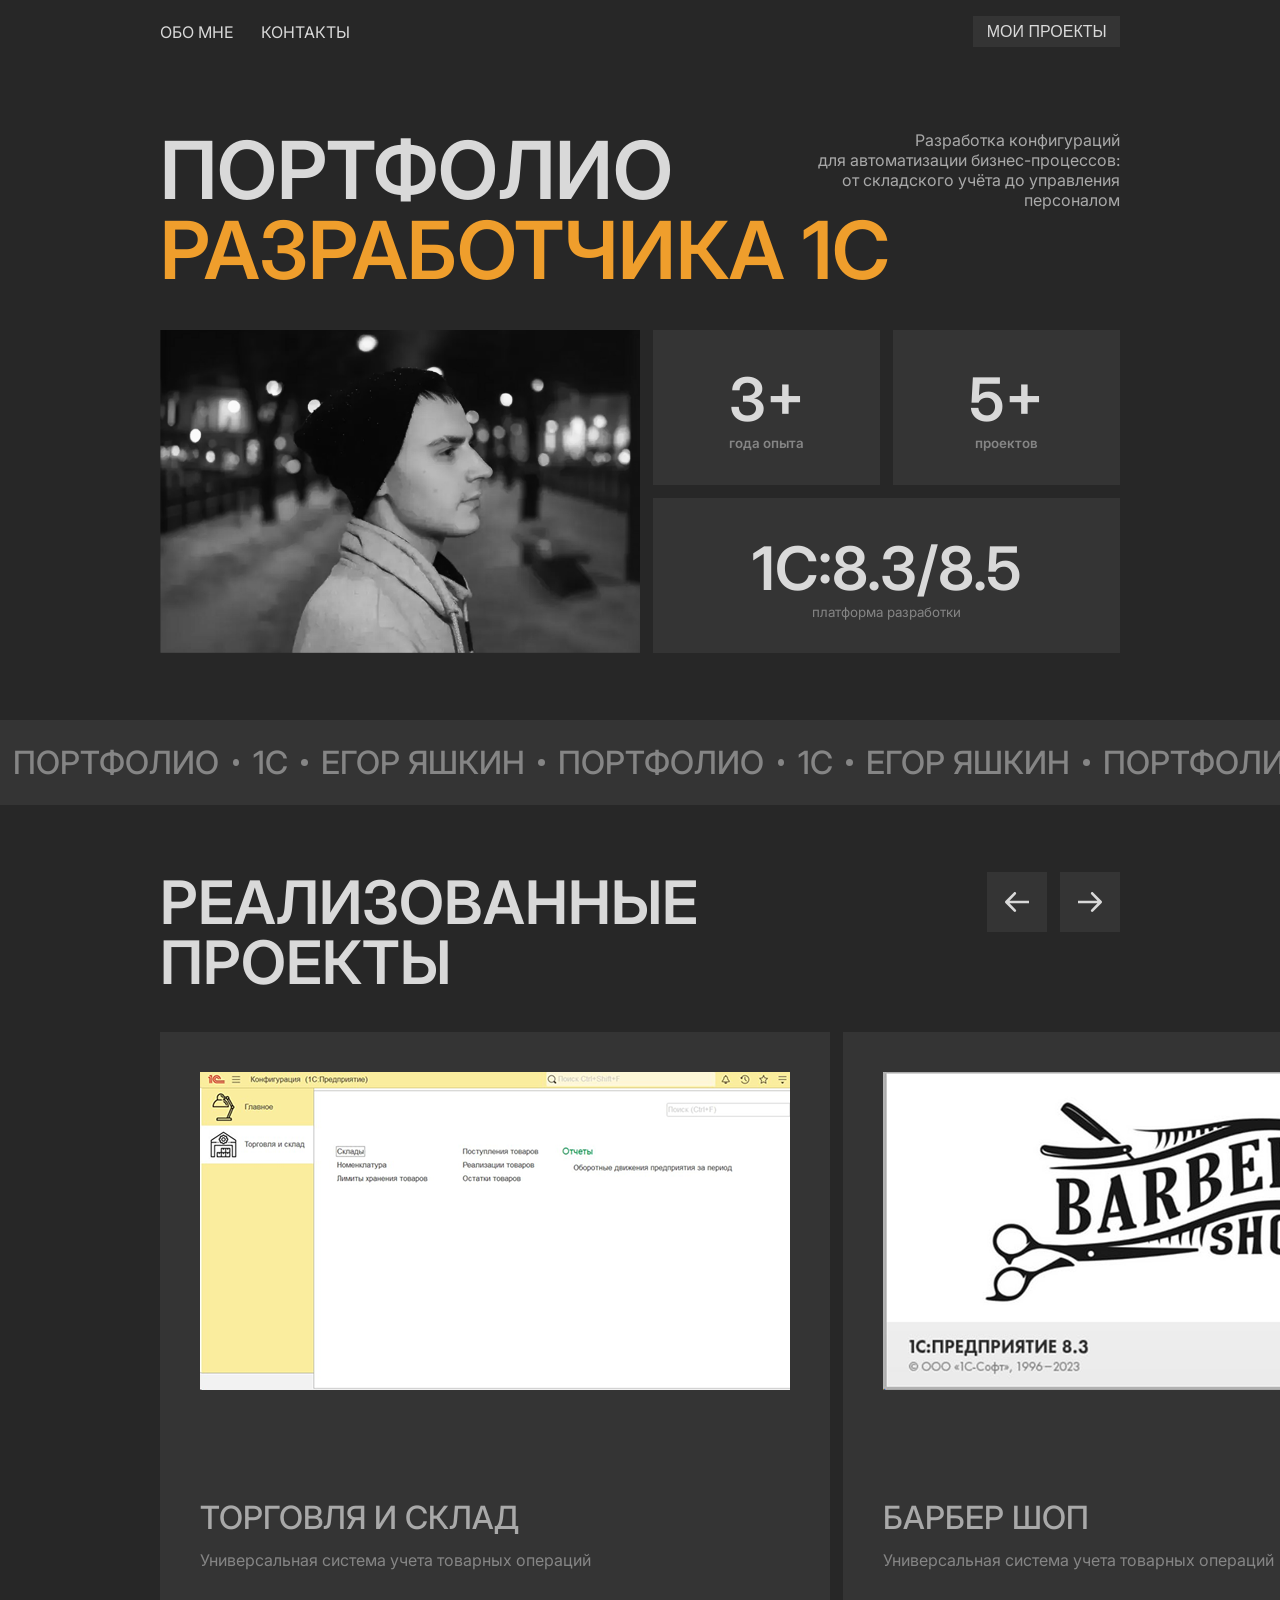
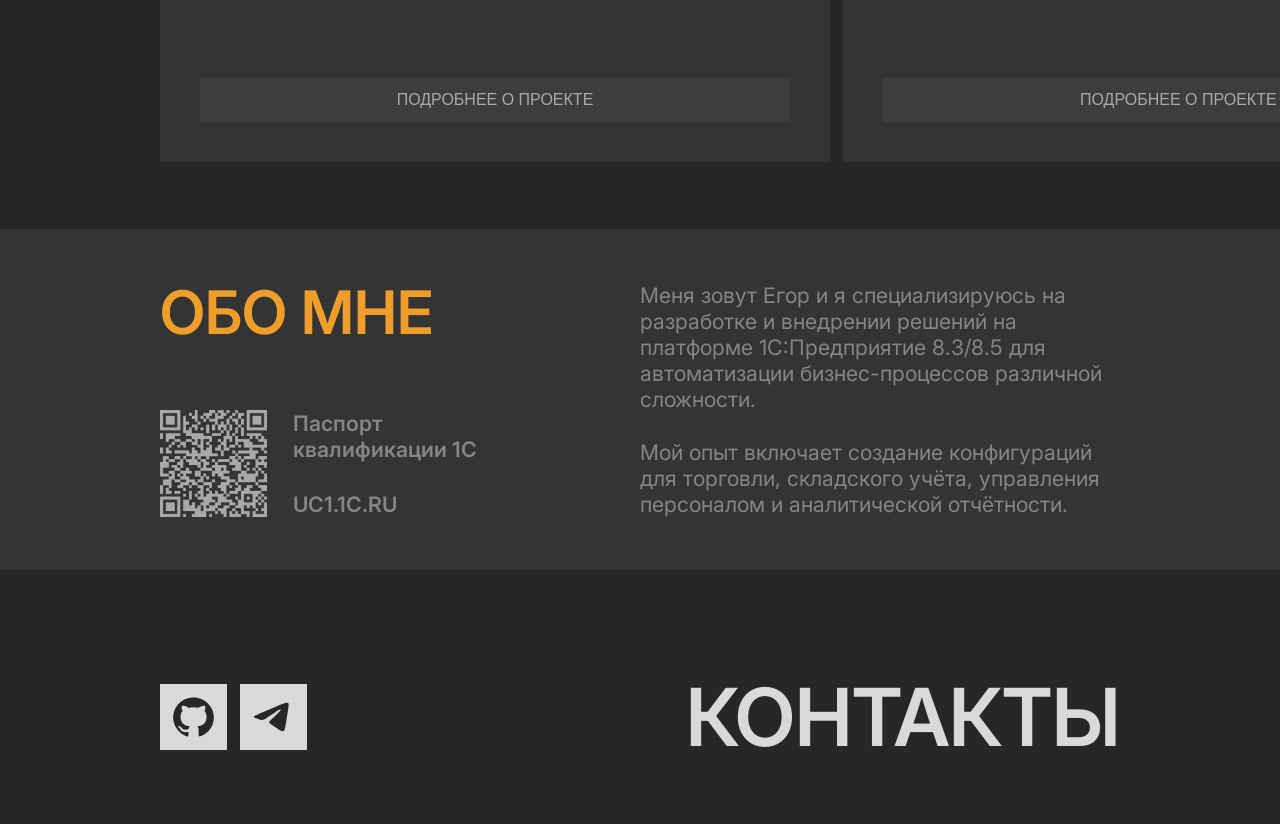
==== index.html @ 13ed1bce "Initial commit" ====
<!DOCTYPE html>
<html lang="en">

<head>
    <meta charset="UTF-8">
    <meta name="viewport" content="width=device-width, initial-scale=1.0">
    <title>ПОРТФОЛИО</title>
    <link rel="stylesheet" href="style.css">
</head>

<body class="body">
    <!-- хедер -->
    <header class="header">
        <div class="nav">
            <nav>
                <ul>
                    <li>
                        <a href="#about_me">ОБО МНЕ</a>
                    </li>
                    <li>
                        <a href="#contacts">КОНТАКТЫ</a>
                    </li>
                </ul>
            </nav>
        </div>
        <div class="btn-container">
            <button class="btn" onclick="window.location.href='./project.html#/page/0'"> МОИ ПРОЕКТЫ </button>
        </div>
    </header>

    <!-- мэйн -->
    <main class="main">
        <div class="hero">
            <div class="hero_text">
                <div class="text_container">
                    <h1 class="h1">ПОРТФОЛИО</h1>
                    <p>Разработка конфигураций для автоматизации бизнес-процессов: от складского учёта до управления
                        персоналом</p>
                </div>
                <h1 class="h1_1">РАЗРАБОТЧИКА 1С</h1>
            </div>
            <div class="grid">
                <img src="/assets/egor.png" alt="Егор">
                <div class="herocards">
                    <div class="herocard_row1">
                        <div class="herocard">
                            <span>3+</span>
                            <p>года опыта</p>
                        </div>
                        <div class="herocard">
                            <span>5+</span>
                            <p>проектов</p>
                        </div>
                    </div>
                    <div class="herocard_long">
                        <span>1С:8.3/8.5</span>
                        <p>платформа разработки</p>
                    </div>
                </div>
            </div>
        </div>
        <div class="running_line">
            <div class="ticker">
                <h3>ПОРТФОЛИО</h3>
                <img src="/assets/circle.svg" alt="circle" class="running-dot">
                <h3>1С</h3>
                <img src="/assets/circle.svg" alt="circle" class="running-dot">
                <h3>ЕГОР ЯШКИН</h3>
                <img src="/assets/circle.svg" alt="circle" class="running-dot">
                <h3>ПОРТФОЛИО</h3>
                <img src="/assets/circle.svg" alt="circle" class="running-dot">
                <h3>1С</h3>
                <img src="/assets/circle.svg" alt="circle" class="running-dot">
                <h3>ЕГОР ЯШКИН</h3>
                <img src="/assets/circle.svg" alt="circle" class="running-dot">
                <h3>ПОРТФОЛИО</h3>
                <img src="/assets/circle.svg" alt="circle" class="running-dot">
                <h3>1С</h3>
                <img src="/assets/circle.svg" alt="circle" class="running-dot">
                <h3>ЕГОР ЯШКИН</h3>
                <img src="/assets/circle.svg" alt="circle" class="running-dot">
                <h3>ПОРТФОЛИО</h3>
                <img src="/assets/circle.svg" alt="circle" class="running-dot">
                <h3>1С</h3>
                <img src="/assets/circle.svg" alt="circle" class="running-dot">
                <h3>ЕГОР ЯШКИН</h3>
                <img src="/assets/circle.svg" alt="circle" class="running-dot">
            </div>
        </div>
        <button class="btn-go-to-top" onclick="window.scrollTo(0, 0)">
            <img src="./assets/Arrow Vertical.svg" alt="arr">
        </button>
        <div class="projects">
            <div class="h2_arrows">
                <h2>РЕАЛИЗОВАННЫЕ ПРОЕКТЫ</h2>
                <div class="arrows_pr">
                    <button class="arrow_pr" id="btn-prev">
                        <img src="/assets/Arrow-1.svg" alt="arrow">
                    </button>
                    <button class="arrow_pr" id="btn-next">
                        <img src="/assets/Arrow.svg" alt="arrow">
                    </button>
                </div>
            </div>
            <div class="cards_projects" id="trigger">
                <div class="cards_track" id="track">
                    <div class="card_projects">
                        <img src="/assets/pr1.png" alt="pr1">
                        <div class="text_project">
                            <span>ТОРГОВЛЯ И СКЛАД</span>
                            <p>Универсальная система учета товарных операций</p>
                        </div>
                        <button class="btn_card" onclick="window.location.href='./project.html#/page/0'">ПОДРОБНЕЕ
                            О
                            ПРОЕКТЕ</button>
                    </div>
                    <div class="card_projects">
                        <img src="/assets/pr2.png" alt="pr2">
                        <div class="text_project">
                            <span>БАРБЕР ШОП</span>
                            <p>Универсальная система учета товарных операций</p>
                        </div>
                        <button class="btn_card" onclick="window.location.href='./project.html#/page/1'">ПОДРОБНЕЕ
                            О
                            ПРОЕКТЕ</button>
                    </div>
                    <div class="card_projects">
                        <img src="/assets/pr3.png" alt="pr3">
                        <div class="text_project">
                            <span>КОНСТРУКТОР БОТОВ</span>
                            <p>Low-code платформа для создания чат-ботов</p>
                        </div>
                        <button class="btn_card" onclick="window.location.href='./project.html#/page/2'">ПОДРОБНЕЕ
                            О
                            ПРОЕКТЕ</button>
                    </div>
                    <div class="card_projects">
                        <img src="/assets/pr4.png" alt="pr4">
                        <div class="text_project">
                            <span>РАСШИРЕНИЕ 1С</span>
                            <p>Низкоуровневое расширение платформы 1С</p>
                        </div>
                        <button class="btn_card" onclick="window.location.href='./project.html#/page/3'">ПОДРОБНЕЕ
                            О
                            ПРОЕКТЕ</button>
                    </div>
                    <div class="card_projects">
                        <img src="/assets/pr5.png" alt="pr5">
                        <div class="text_project">
                            <span>ДОМОХОЗЯЙСТВО (CRM)</span>
                            <p>Система управления взаимоотношениями</p>
                        </div>
                        <button class="btn_card" onclick="window.location.href='./project.html#/page/4'">ПОДРОБНЕЕ
                            О
                            ПРОЕКТЕ</button>
                    </div>
                </div>
            </div>
        </div>
        <div class="about_container" id="about_me">
            <div class="about">
                <div class="left_about">
                    <h2>ОБО МНЕ</h2>
                    <div class="qr_text">
                        <img src="/assets/QR.png" alt="qr">
                        <div class="text_sert">
                            <span>Паспорт квалификации 1С</span>
                            <span>UC1.1C.RU</span>
                        </div>
                    </div>
                </div>
                <div class="text_about">
                    <span>Меня зовут Егор и я специализируюсь на разработке и внедрении решений на платформе
                        1С:Предприятие 8.3/8.5 для автоматизации бизнес-процессов различной сложности.</span>
                    <span>Мой опыт включает создание конфигураций для торговли, складского учёта, управления
                        персоналом
                        и аналитической отчётности.</span>
                </div>
            </div>
        </div>
    </main>

    <!-- футер -->
    <footer class="footer_container" id="contacts">
        <div class="footer">
            <div class="icons_footer">
                <img src="/assets/GIT.svg" alt="git">
                <img src="/assets/TG.svg" alt="tg">
            </div>
            <h1>КОНТАКТЫ</h1>
        </div>
    </footer>
    <script src="scrollBtn.js"></script>
    <script src="slider.js"></script>
</body>

</html>
---- style.css ----
@import url('https://fonts.googleapis.com/css2?family=Inter:ital,opsz,wght@0,14..32,100..900;1,14..32,100..900&display=swap');

* {
    box-sizing: border-box;
    padding: 0;
    margin: 0;
}

html {
    font-family: 'Inter';
    font-size: 1.042vw;
    scroll-behavior: smooth;
}

.body {
    min-height: 100dvh;
    background-color: #272727;
}

h1 {
    width: fit-content;
    font-size: 6rem;
    font-weight: 600;
    line-height: 6rem;
}

h2 {
    width: fit-content;
    font-weight: 600;
    font-size: 4.5rem;
    line-height: 4.5rem;
}

h3 {
    width: fit-content;
    font-size: 2.4rem;
    font-weight: 500;
    line-height: 100%;
}

/* ______________________________________ */



/* HEADER */

.header {
    width: 75%;
    margin: 0 auto;
    display: flex;
    justify-content: space-between;
    height: auto;
    padding: 1.2rem 0rem;
}

.nav {
    display: flex;
    align-items: center;
}

.nav ul {
    display: inline-flex;
    gap: 2rem;
    list-style: none;
}

a {
    text-decoration: none;
    color: #D9D9D9;
    font-size: 1.2rem;
    letter-spacing: -5%;
}

a:hover {
    color: #A9A9A9;
}

a:active {
    color: #858585;
}


.btn {
    color: #D9D9D9;
    font-size: 1.2rem;
    background-color: #343434;
    padding: .5rem 1rem;
    border: none;
    letter-spacing: -5%;
}

.btn:hover {
    cursor: pointer;
    background-color: #3D3D3D;
    color: #A9A9A9;
}

.btn:active {
    background-color: #4A4A4A;
    color: #858585;
}

/* END HEADER */



/* ______________________________________ */



/* HERO BLOCK */

.main {
    margin-top: 5rem;
}

.hero {
    width: 75%;
    margin: 0 auto;
}

.h1 {
    color: #D9D9D9;
}

.text_container {
    display: flex;
    justify-content: space-between;
    flex-direction: row;
    align-items: center;
}

.text_container p {
    width: 35.14%;
    font-size: 1.2rem;
    text-align: end;
    color: #A9A9A9;
    letter-spacing: -5%;
}

.h1_1 {
    font-weight: 600;
    color: #EF9E2C;
    width: fit-content;
    line-height: 6rem;
}

.grid {
    display: flex;
    gap: 1rem;
    margin-top: 3rem;
}

.grid img {
    width: 50%;
}

.herocards {
    display: flex;
    flex: 1;
    flex-direction: column;
    gap: 1rem;
}

.herocard_row1 {
    display: flex;
    gap: 1rem;
    width: 100%;
    height: 50%;
}

.herocard {
    display: flex;
    flex-direction: column;
    justify-content: center;
    align-items: center;
    background-color: #343434;
    font-weight: 600;
    text-align: center;
    width: 50%;
    height: 100%;
}

.herocard span {
    font-size: 4.5rem;
    color: #D9D9D9;
}

.herocard p {
    color: #858585;
}


.herocard_long {
    display: flex;
    flex-direction: column;
    justify-content: center;
    align-items: center;
    background-color: #343434;
    text-align: center;
    height: 50%;
}

.herocard_long span {
    font-size: 4.5rem;
    font-weight: 600;
    color: #D9D9D9;
}

.herocard_long p {
    color: #858585;
}

/* END HERO BLOCK */



/* ______________________________________ */



/* RUNNING LINE */

.running_line {
    width: 100vw;
    overflow: hidden;
    display: flex;
    align-items: center;
    margin-top: 5rem;
    background-color: #343434;
    font-size: 2.4rem;
    font-weight: 500;
    color: #858585;
    padding: 2rem 0rem;
}

.ticker {
    display: flex;
    align-items: center;
    width: max-content;
    animation: scroll 10s linear infinite;
}

.mod {
    animation: scroll2 17s linear infinite;
}

.ticker h3 {
    padding: 0 1rem;
    white-space: nowrap;
}

.running-dot {
    width: .5rem;
    height: .5rem;
}

@keyframes scroll {
    from {
        transform: translateX(0);
    }

    to {
        transform: translateX(-25%);
    }
}

@keyframes scroll2 {
    from {
        transform: translateX(0);
    }

    to {
        transform: translateX(-33.33%);
    }
}

/* END RUNNING LINE */



/* ______________________________________ */


/* PROJECTS */


.projects {
    display: flex;
    flex-direction: column;
    margin-top: 5rem;
    gap: 3rem;
}

.h2_arrows {
    width: 75%;
    margin: 0 auto;
    display: flex;
    justify-content: space-between;
}

.projects h2 {
    font-weight: 600;
    font-size: 4.5rem;
    color: #D9D9D9;
    line-height: 4.5rem;
}

.arrows_pr {
    display: flex;
    gap: 1rem;
}

.arrow_pr {
    height: 4.5rem;
    aspect-ratio: 1;
    display: flex;
    justify-content: center;
    align-items: center;
    background-color: #343434;
    border: none;
}

.arrow_pr img {
    width: 1.8rem;
    height: 1.5rem;
}

.arrow_pr:hover {
    cursor: pointer;
    background-color: #3D3D3D;
}

.arrow_pr:active {
    background-color: #4A4A4A;
}

.cards_projects {
    width: 100%;
    overflow-x: hidden;
}

.cards_track {
    display: flex;
    gap: 1rem;
    transform: translateX(12.5%);
    transition: transform(600ms cubic-bezier(0.4, 0, 0.2, 1));
    will-change: transform;
    user-select: none;
}

.card_projects {
    display: flex;
    flex-direction: column;
    background-color: #343434;
    justify-content: space-between;
    padding: 3rem;
    gap: 2rem;
    flex: 0 0 32%;
}

.card_projects {
    width: 100%;
    object-fit: cover;
}

.btn_card {
    display: flex;
    align-items: center;
    justify-content: center;
    background-color: #3D3D3D;
    padding: 1rem;
    width: 100%;
    border: none;
    font-size: 1.2rem;
    font-weight: 500;
    color: #A9A9A9;
}

.btn_card:hover {
    cursor: pointer;
    background-color: #4A4A4A;
}

.text_project {
    display: flex;
    flex-direction: column;
    align-items: flex-start;
    gap: 1rem;
}

.text_project span {
    font-size: 2.4rem;
    font-weight: 500;
    color: #A9A9A9;
}

.text_project p {
    font-size: 1.2rem;
    font-weight: 400;
    color: #858585;
}

/* END PROJECTS */



/* ______________________________________ */




/* ABOUT ME */

.about_container {
    margin-top: 5rem;
    background-color: #343434;
}

.about {
    width: 75%;
    margin: 0 auto;
    display: flex;
    justify-content: space-between;
    padding: 4rem 0rem;
    align-items: stretch;
}

.left_about {
    flex: 1;
    display: flex;
    flex-direction: column;
    justify-content: space-between;
}

.left_about h2 {
    flex-shrink: 0;
    font-weight: 600;
    font-size: 4.5rem;
    color: #EF9E2C;
    line-height: 4.5rem;
}

.qr_text {

    display: flex;
    gap: 2rem;
}

.qr_text img {
    align-self: stretch;
    height: auto;
    max-width: 22.25%;
    object-fit: contain;
    object-position: left center;
    flex-shrink: 0;
    display: block;
}

.text_sert {
    height: auto;
    display: flex;
    flex-direction: column;
    justify-content: space-between;
    max-width: 40%;
    font-size: 1.6rem;
    font-weight: 600;
    color: #858585;
}

.text_about {
    flex-shrink: 0;
    width: 50%;
    display: flex;
    flex-direction: column;
    gap: 2rem;
    font-size: 1.6rem;
    font-weight: 400;
    color: #858585;
}

/* END ABOUT ME */

/* END additional info block */

/*^^^ Button Go to Top ^^^*/
.btn-go-to-top {
    z-index: 10;
    position: fixed;
    bottom: 11.5%;
    right: 4%;
    border: none;
    background-color: rgba(169, 169, 169, 0.5);
    width: 4.2rem;
    aspect-ratio: 1;
    display: flex;
    justify-content: center;
    align-items: center;
    opacity: 1;
    pointer-events: auto;
    transition: opacity .3s ease;
}

.btn-go-to-top.visible {
    opacity: 0;
    pointer-events: none;
}

.btn-go-to-top:hover {
    cursor: pointer;
}

.btn-go-to-top img {
    color: transparent;
    height: 1.8rem;
    width: 1.5rem;
}

/*^^^END Button Go to Top ^^^*/


/* ______________________________________ */



/* FOOTER */

.footer_container {
    margin-top: 3rem;
    padding: 5rem 0;
}

.footer {
    width: 75%;
    margin: 0 auto;
    display: flex;
    justify-content: space-between;
    align-items: center;
}

.icons_footer {
    display: flex;
    gap: 1rem;
    width: 5rem;
    height: 5rem;
}

.footer h1 {
    font-size: 6rem;
    font-weight: 600;
    color: #D9D9D9;
    width: fit-content;
    line-height: 6rem;
}


@media screen and (max-width: 768px) {
    html {
        font-size: 1.8229vw;
    }

    h1 {
        font-size: 5rem;
        line-height: 5rem;
    }

    .header {
        width: 95%;
    }

    .hero {
        width: 95%;
        display: flex;
        flex-direction: column;
        gap: 1rem;
    }

    .hero_text {
        display: flex;
        flex-direction: column;
    }

    .text_container {
        display: contents;
    }

    .hero_text h1 {
        order: 1;
    }

    .h1_1 {
        order: 2;
    }

    .hero_text p {
        margin-top: 2rem;
        width: 50%;
        text-align: start;
        order: 3;
    }

    .h2_arrows {
        width: 95%;
    }

    .cards_track {
        transform: translateX(2.5%);
    }

    .about {
        width: 95%;
    }

    .footer {
        width: 95%;
    }

    .btn-go-to-top {
        right: 2.5%;
    }
}
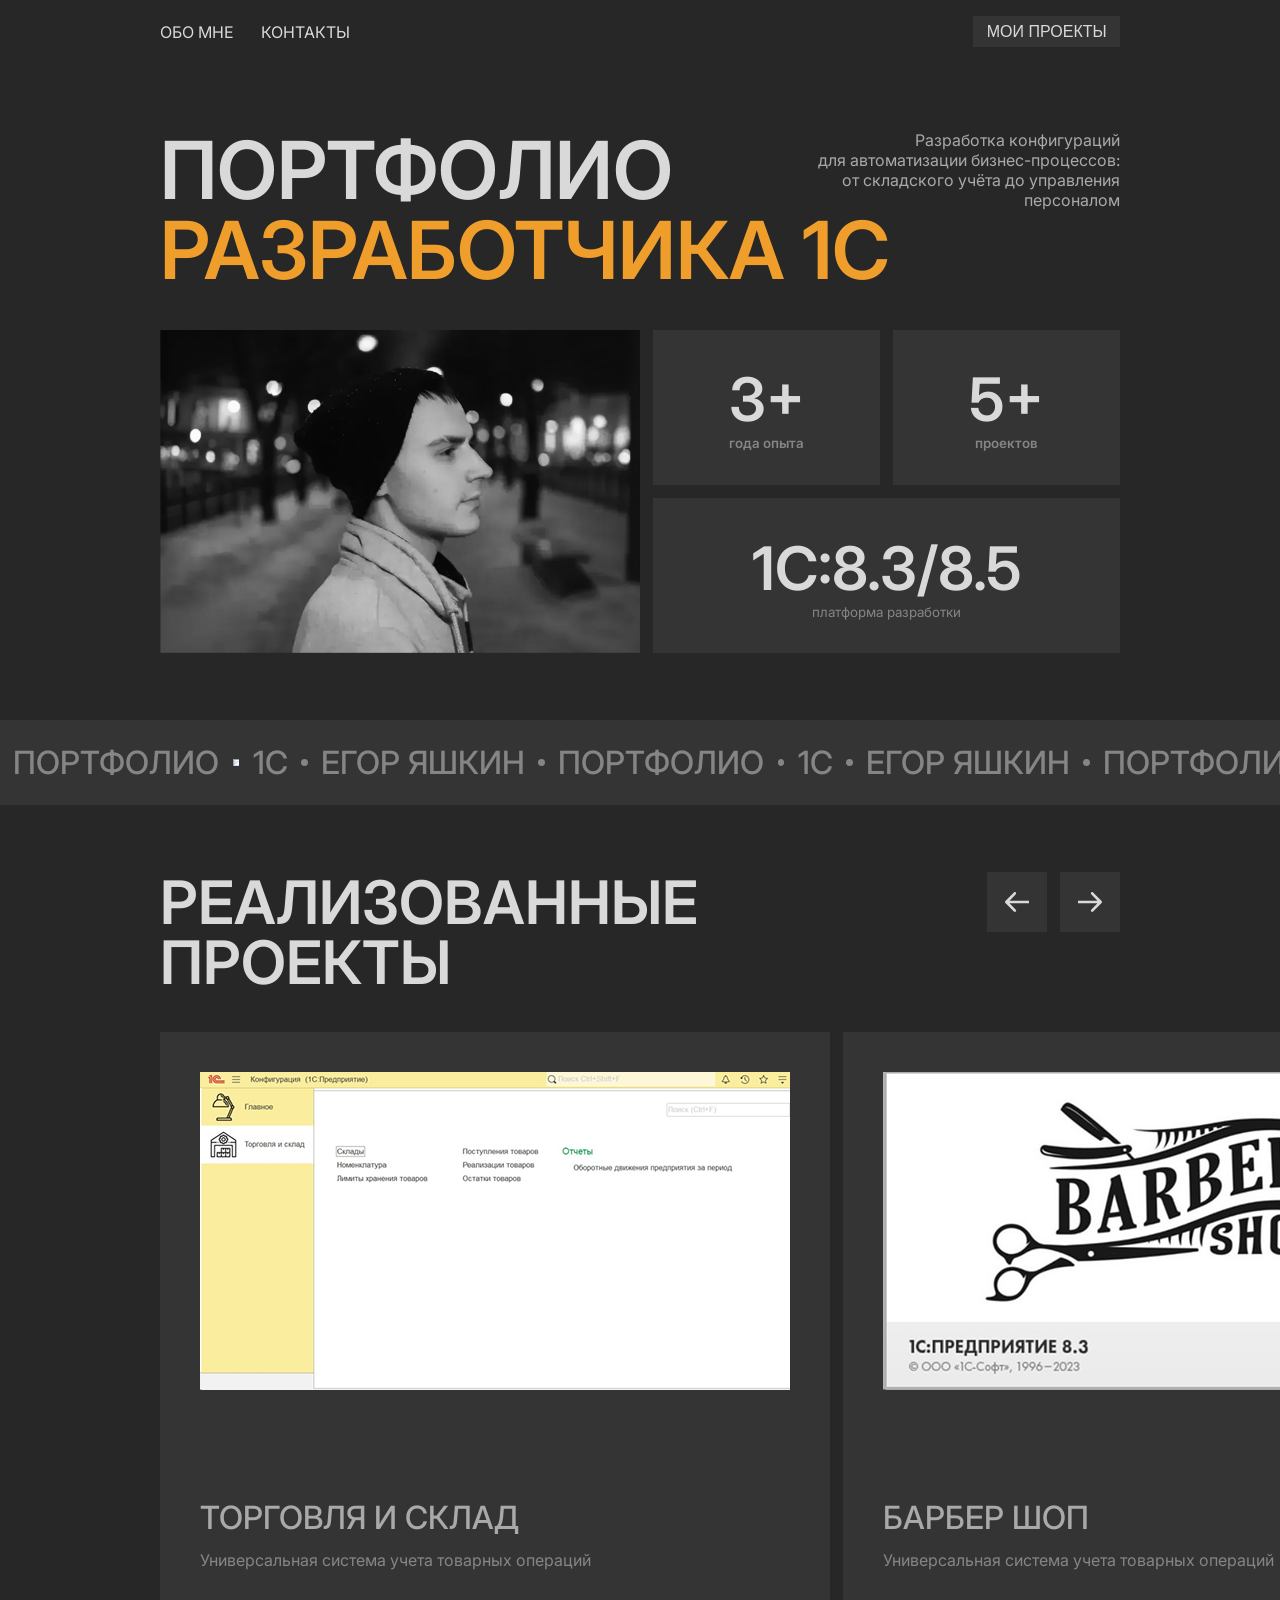
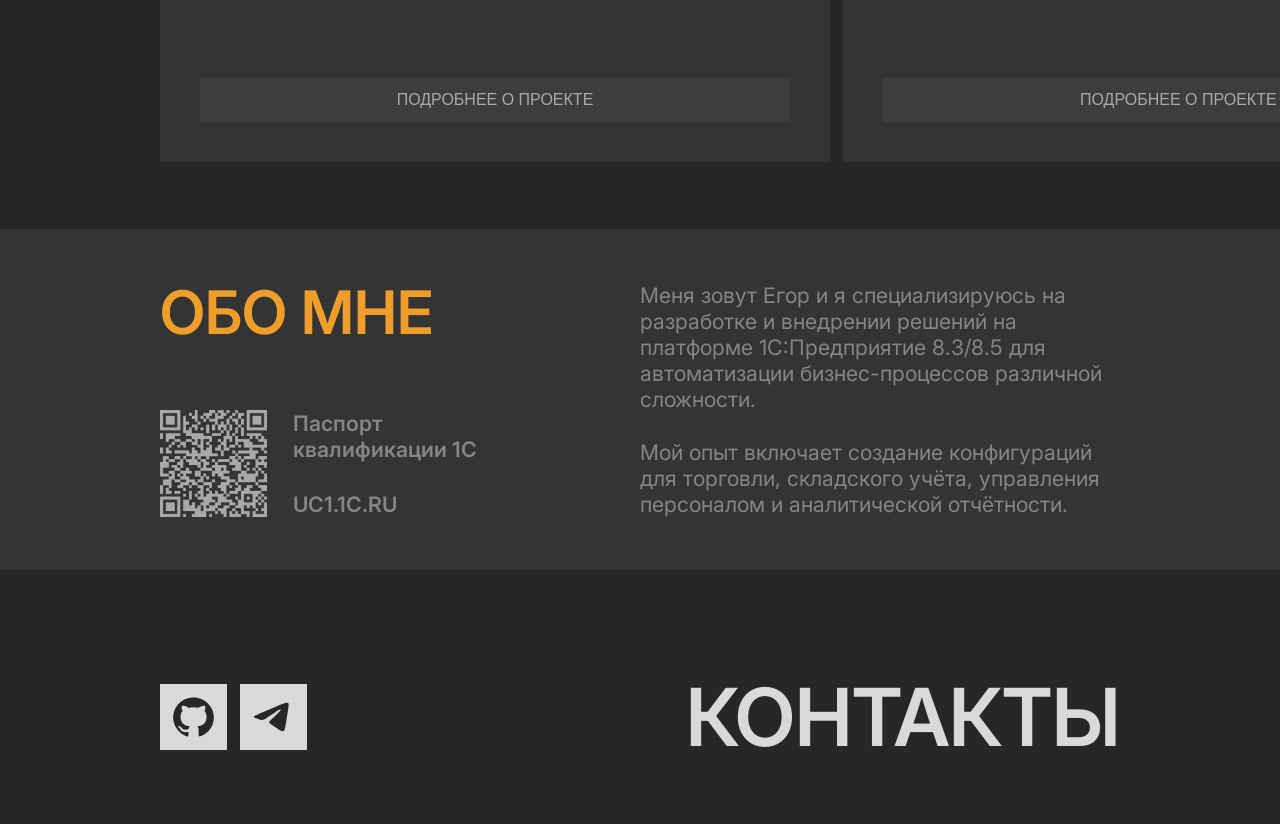
==== commit 0d814e2f: "Update index.html" ====
--- a/index.html
+++ b/index.html
@@ -62,7 +62,7 @@
         <div class="running_line">
             <div class="ticker">
                 <h3>ПОРТФОЛИО</h3>
-                <img src="/assets/circle.svg" alt="circle" class="running-dot">
+                <img src="Portfolio/assets/circle.svg" alt="circle" class="running-dot">
                 <h3>1С</h3>
                 <img src="/assets/circle.svg" alt="circle" class="running-dot">
                 <h3>ЕГОР ЯШКИН</h3>
@@ -194,4 +194,4 @@
     <script src="slider.js"></script>
 </body>
 
-</html>+</html>
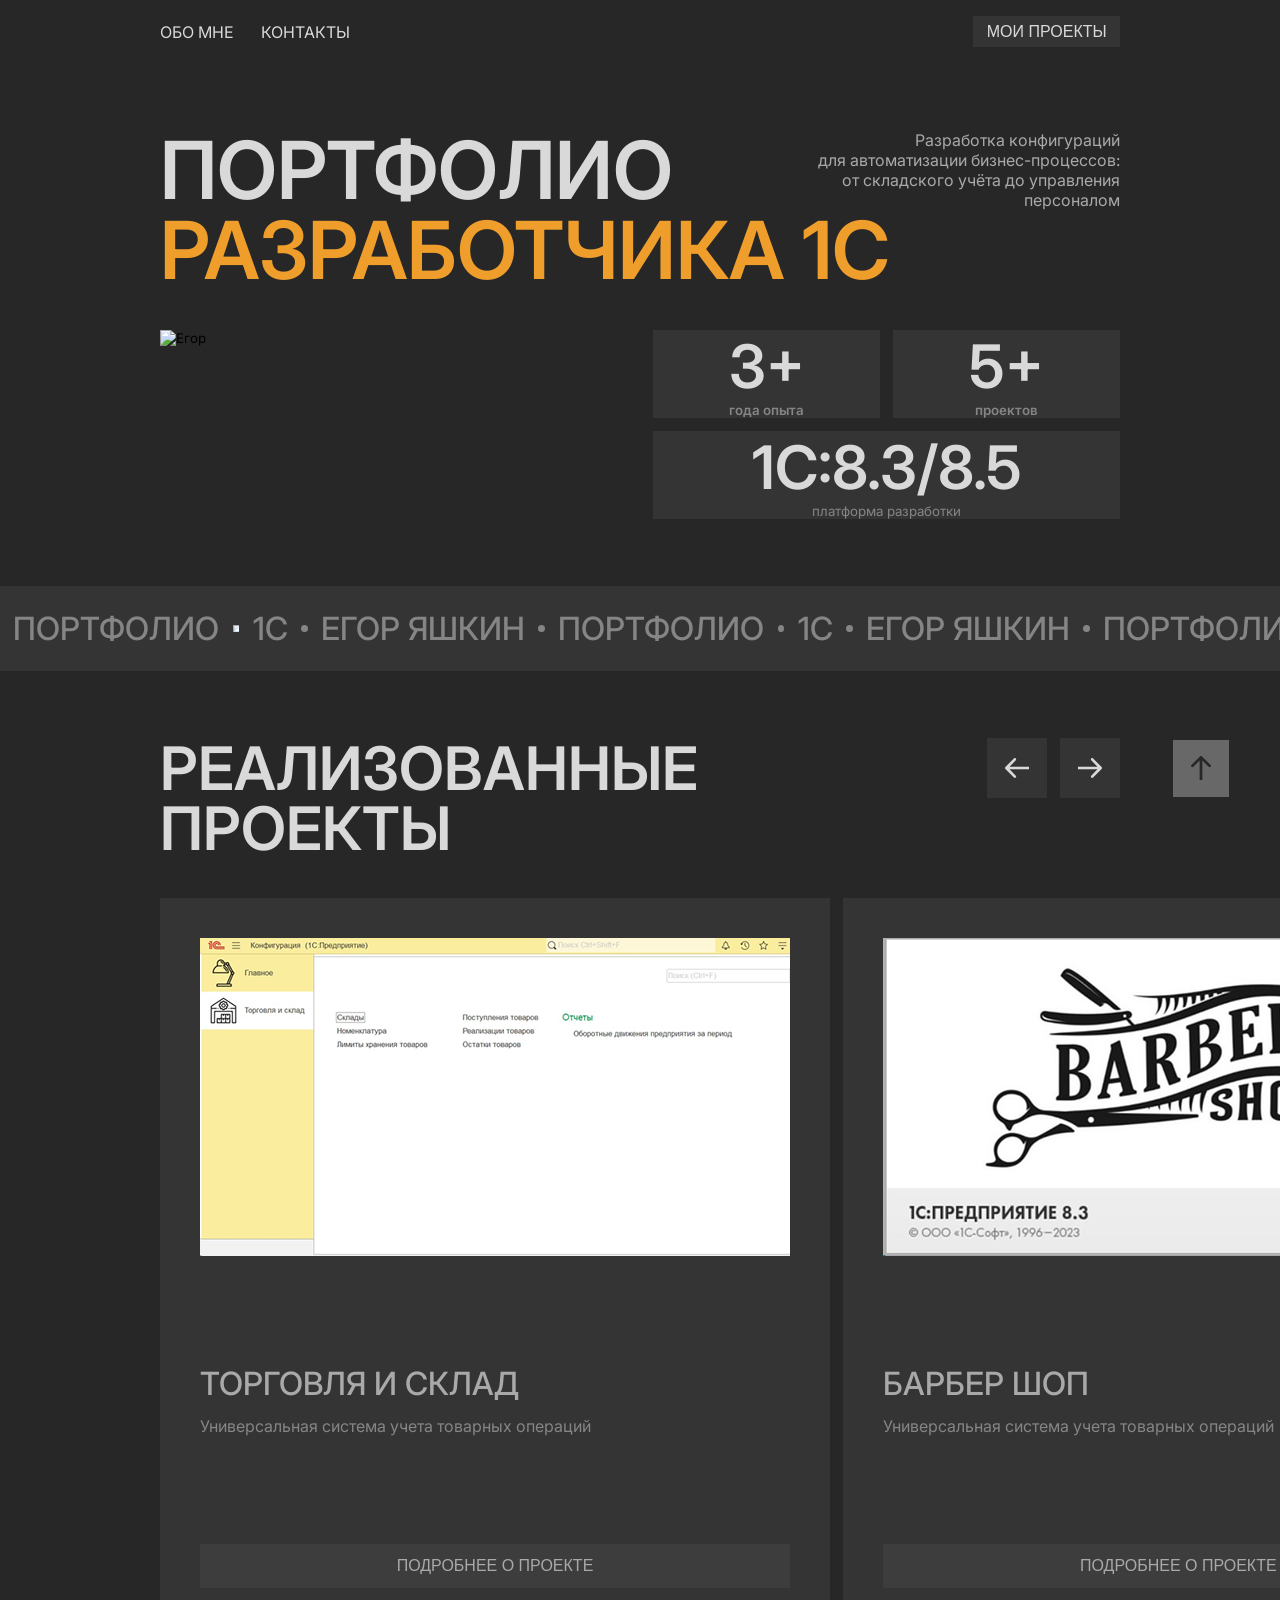
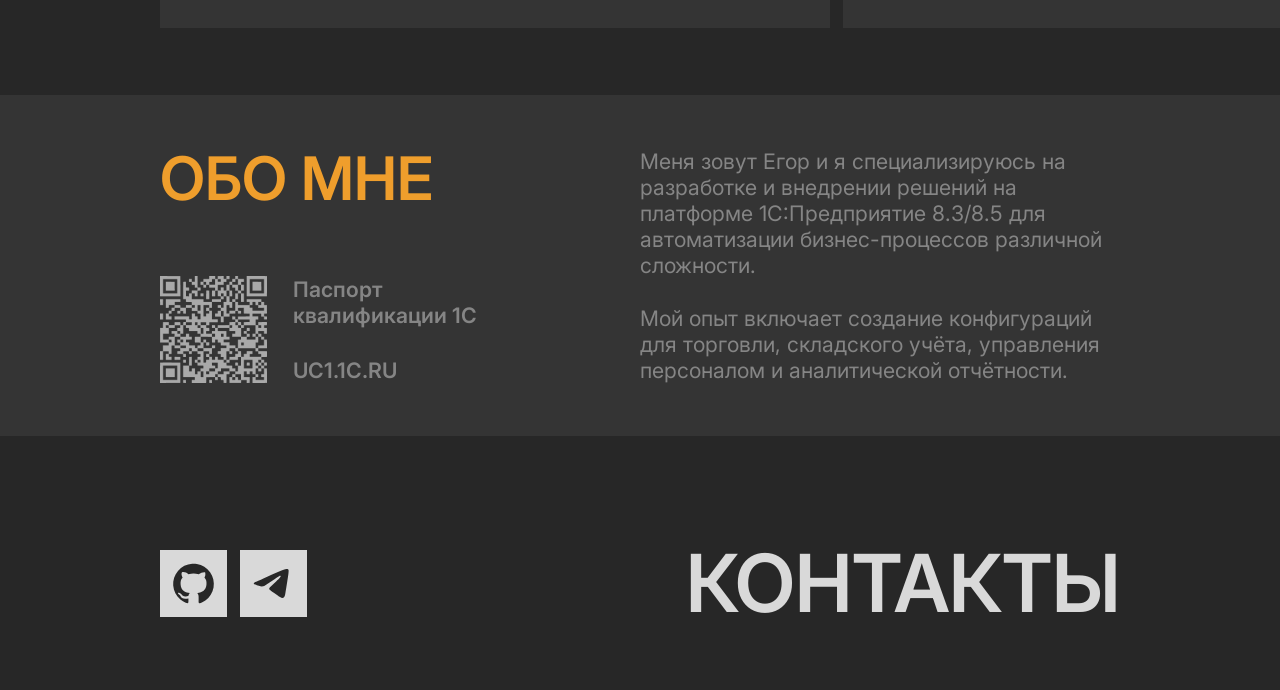
==== commit 960a20c0: "Update index.html" ====
--- a/index.html
+++ b/index.html
@@ -40,7 +40,7 @@
                 <h1 class="h1_1">РАЗРАБОТЧИКА 1С</h1>
             </div>
             <div class="grid">
-                <img src="/assets/egor.png" alt="Егор">
+                <img src="Portfolio/assets/egor.png" alt="Егор">
                 <div class="herocards">
                     <div class="herocard_row1">
                         <div class="herocard">
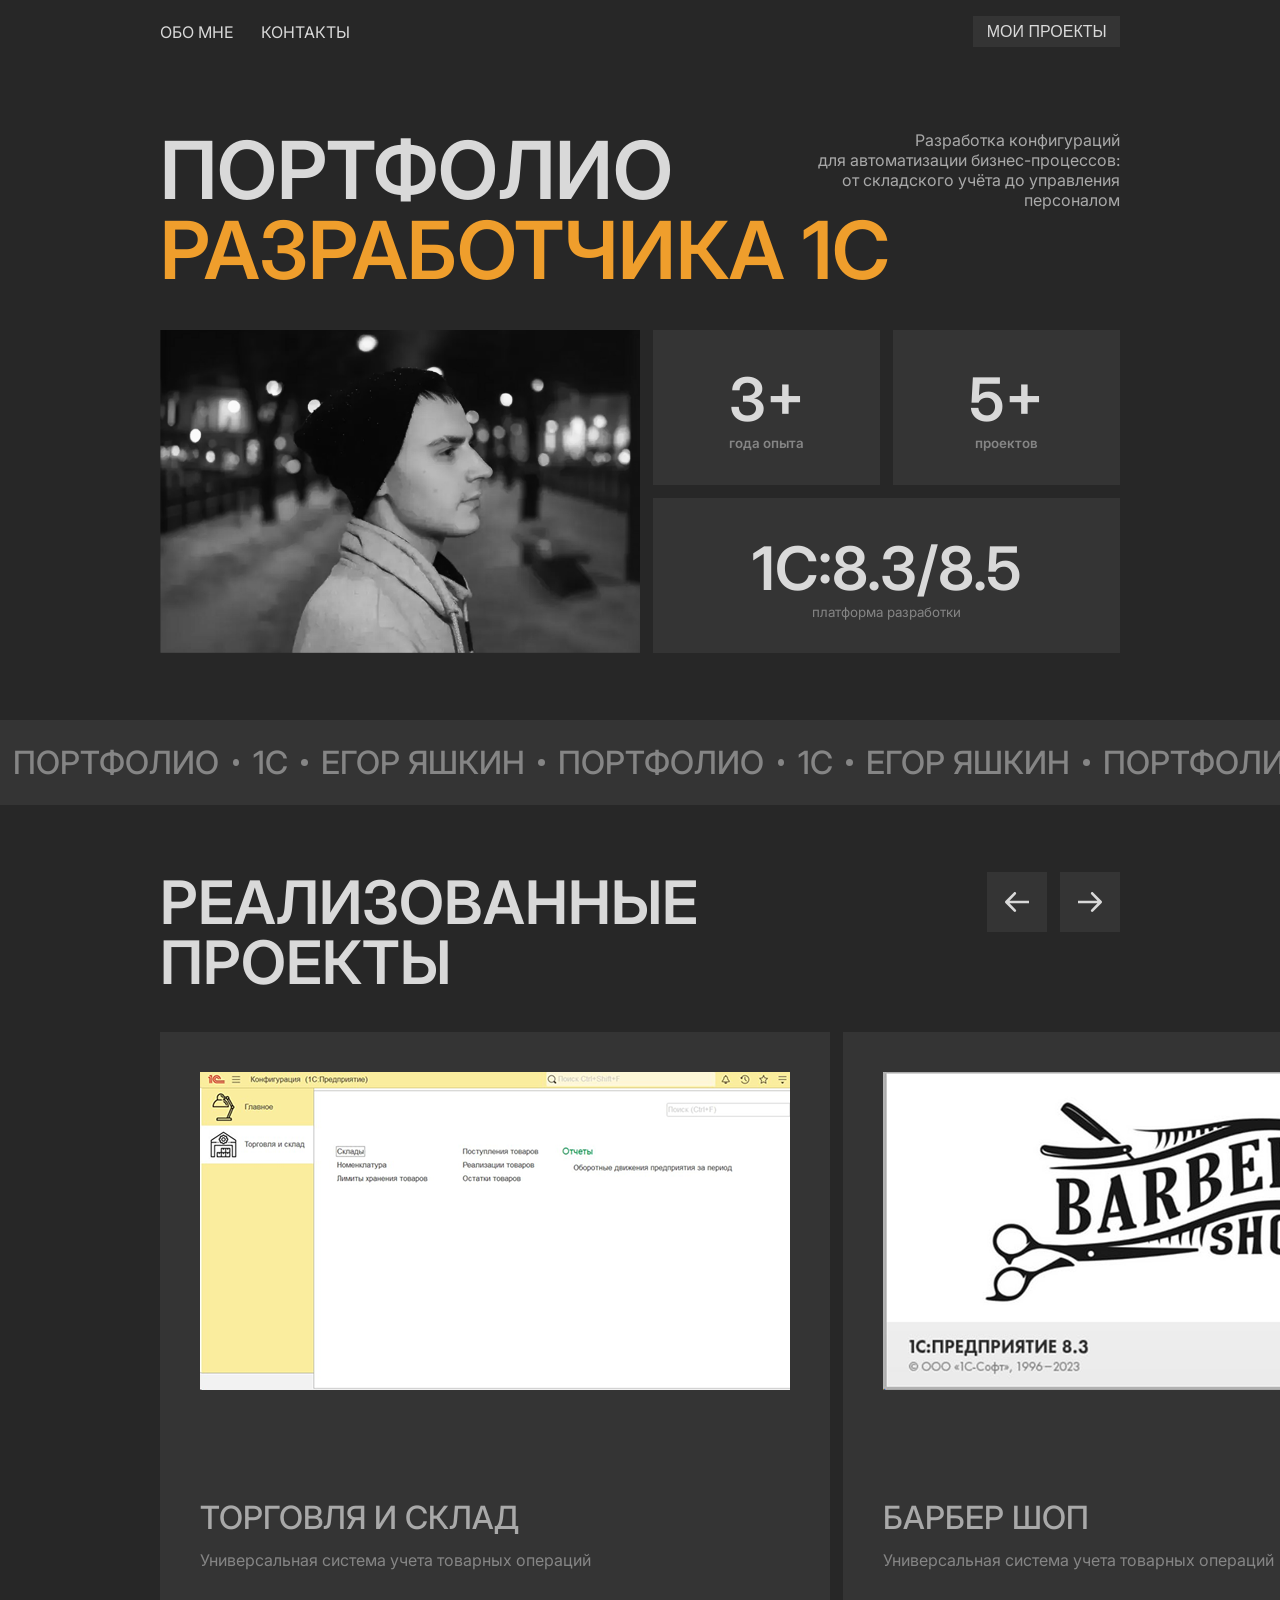
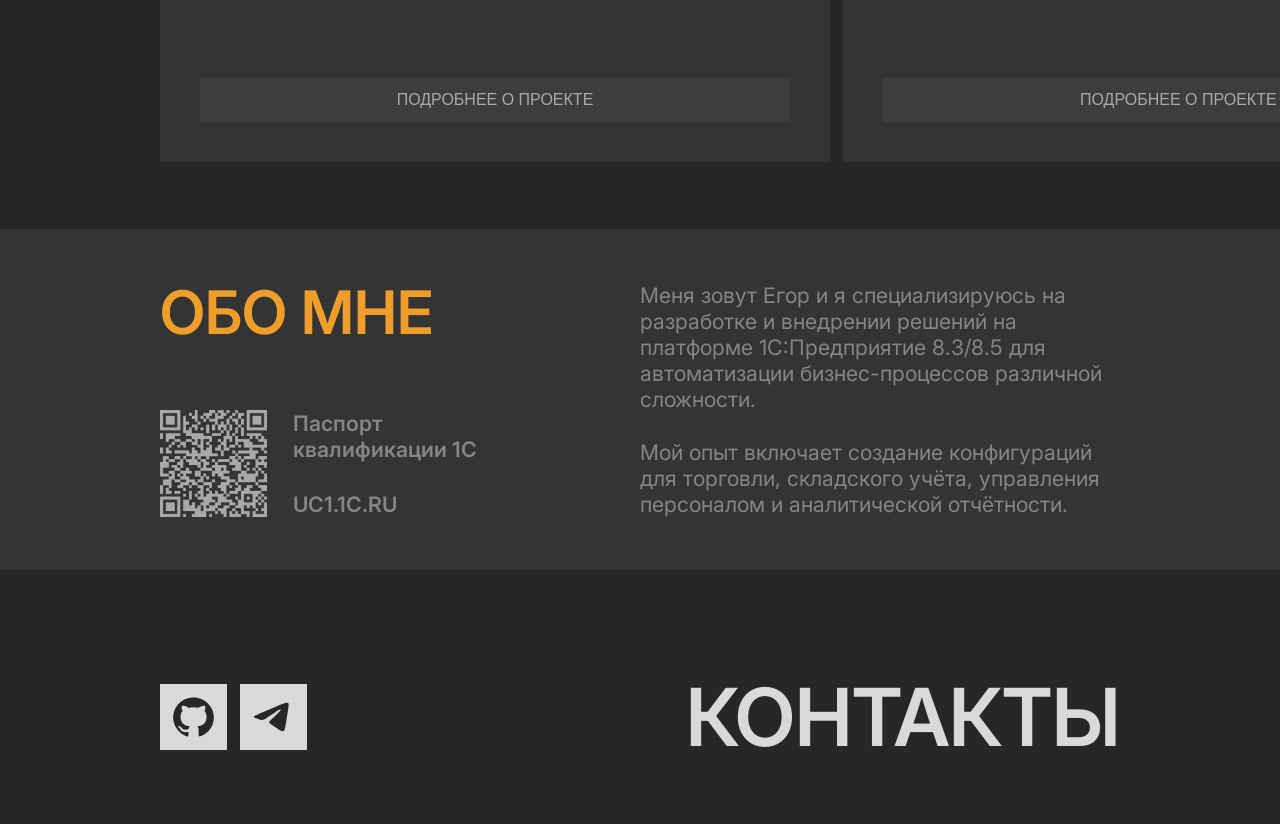
==== commit 28bb7ba5: "Update index.html" ====
--- a/index.html
+++ b/index.html
@@ -40,7 +40,7 @@
                 <h1 class="h1_1">РАЗРАБОТЧИКА 1С</h1>
             </div>
             <div class="grid">
-                <img src="Portfolio/assets/egor.png" alt="Егор">
+                <img src="./assets/egor.png" alt="Егор">
                 <div class="herocards">
                     <div class="herocard_row1">
                         <div class="herocard">
@@ -62,50 +62,50 @@
         <div class="running_line">
             <div class="ticker">
                 <h3>ПОРТФОЛИО</h3>
-                <img src="Portfolio/assets/circle.svg" alt="circle" class="running-dot">
+                <img src="./assets/circle.svg" alt="circle" class="running-dot">
                 <h3>1С</h3>
-                <img src="/assets/circle.svg" alt="circle" class="running-dot">
+                <img src="./assets/circle.svg" alt="circle" class="running-dot">
                 <h3>ЕГОР ЯШКИН</h3>
-                <img src="/assets/circle.svg" alt="circle" class="running-dot">
+                <img src="./assets/circle.svg" alt="circle" class="running-dot">
                 <h3>ПОРТФОЛИО</h3>
-                <img src="/assets/circle.svg" alt="circle" class="running-dot">
+                <img src="./assets/circle.svg" alt="circle" class="running-dot">
                 <h3>1С</h3>
-                <img src="/assets/circle.svg" alt="circle" class="running-dot">
+                <img src="../assets/circle.svg" alt="circle" class="running-dot">
                 <h3>ЕГОР ЯШКИН</h3>
-                <img src="/assets/circle.svg" alt="circle" class="running-dot">
+                <img src="../assets/circle.svg" alt="circle" class="running-dot">
                 <h3>ПОРТФОЛИО</h3>
-                <img src="/assets/circle.svg" alt="circle" class="running-dot">
+                <img src="../assets/circle.svg" alt="circle" class="running-dot">
                 <h3>1С</h3>
-                <img src="/assets/circle.svg" alt="circle" class="running-dot">
+                <img src="../assets/circle.svg" alt="circle" class="running-dot">
                 <h3>ЕГОР ЯШКИН</h3>
-                <img src="/assets/circle.svg" alt="circle" class="running-dot">
+                <img src="../assets/circle.svg" alt="circle" class="running-dot">
                 <h3>ПОРТФОЛИО</h3>
-                <img src="/assets/circle.svg" alt="circle" class="running-dot">
+                <img src="../assets/circle.svg" alt="circle" class="running-dot">
                 <h3>1С</h3>
-                <img src="/assets/circle.svg" alt="circle" class="running-dot">
+                <img src="../assets/circle.svg" alt="circle" class="running-dot">
                 <h3>ЕГОР ЯШКИН</h3>
-                <img src="/assets/circle.svg" alt="circle" class="running-dot">
+                <img src="../assets/circle.svg" alt="circle" class="running-dot">
             </div>
         </div>
         <button class="btn-go-to-top" onclick="window.scrollTo(0, 0)">
-            <img src="./assets/Arrow Vertical.svg" alt="arr">
+            <img src=".../assets/Arrow Vertical.svg" alt="arr">
         </button>
         <div class="projects">
             <div class="h2_arrows">
                 <h2>РЕАЛИЗОВАННЫЕ ПРОЕКТЫ</h2>
                 <div class="arrows_pr">
                     <button class="arrow_pr" id="btn-prev">
-                        <img src="/assets/Arrow-1.svg" alt="arrow">
+                        <img src="./assets/Arrow-1.svg" alt="arrow">
                     </button>
                     <button class="arrow_pr" id="btn-next">
-                        <img src="/assets/Arrow.svg" alt="arrow">
+                        <img src="./assets/Arrow.svg" alt="arrow">
                     </button>
                 </div>
             </div>
             <div class="cards_projects" id="trigger">
                 <div class="cards_track" id="track">
                     <div class="card_projects">
-                        <img src="/assets/pr1.png" alt="pr1">
+                        <img src="./assets/pr1.png" alt="pr1">
                         <div class="text_project">
                             <span>ТОРГОВЛЯ И СКЛАД</span>
                             <p>Универсальная система учета товарных операций</p>
@@ -115,7 +115,7 @@
                             ПРОЕКТЕ</button>
                     </div>
                     <div class="card_projects">
-                        <img src="/assets/pr2.png" alt="pr2">
+                        <img src="./assets/pr2.png" alt="pr2">
                         <div class="text_project">
                             <span>БАРБЕР ШОП</span>
                             <p>Универсальная система учета товарных операций</p>
@@ -125,7 +125,7 @@
                             ПРОЕКТЕ</button>
                     </div>
                     <div class="card_projects">
-                        <img src="/assets/pr3.png" alt="pr3">
+                        <img src="./assets/pr3.png" alt="pr3">
                         <div class="text_project">
                             <span>КОНСТРУКТОР БОТОВ</span>
                             <p>Low-code платформа для создания чат-ботов</p>
@@ -135,7 +135,7 @@
                             ПРОЕКТЕ</button>
                     </div>
                     <div class="card_projects">
-                        <img src="/assets/pr4.png" alt="pr4">
+                        <img src="./assets/pr4.png" alt="pr4">
                         <div class="text_project">
                             <span>РАСШИРЕНИЕ 1С</span>
                             <p>Низкоуровневое расширение платформы 1С</p>
@@ -145,7 +145,7 @@
                             ПРОЕКТЕ</button>
                     </div>
                     <div class="card_projects">
-                        <img src="/assets/pr5.png" alt="pr5">
+                        <img src="./assets/pr5.png" alt="pr5">
                         <div class="text_project">
                             <span>ДОМОХОЗЯЙСТВО (CRM)</span>
                             <p>Система управления взаимоотношениями</p>
@@ -162,7 +162,7 @@
                 <div class="left_about">
                     <h2>ОБО МНЕ</h2>
                     <div class="qr_text">
-                        <img src="/assets/QR.png" alt="qr">
+                        <img src="./assets/QR.png" alt="qr">
                         <div class="text_sert">
                             <span>Паспорт квалификации 1С</span>
                             <span>UC1.1C.RU</span>
@@ -184,8 +184,8 @@
     <footer class="footer_container" id="contacts">
         <div class="footer">
             <div class="icons_footer">
-                <img src="/assets/GIT.svg" alt="git">
-                <img src="/assets/TG.svg" alt="tg">
+                <img src="./assets/GIT.svg" alt="git">
+                <img src="./assets/TG.svg" alt="tg">
             </div>
             <h1>КОНТАКТЫ</h1>
         </div>
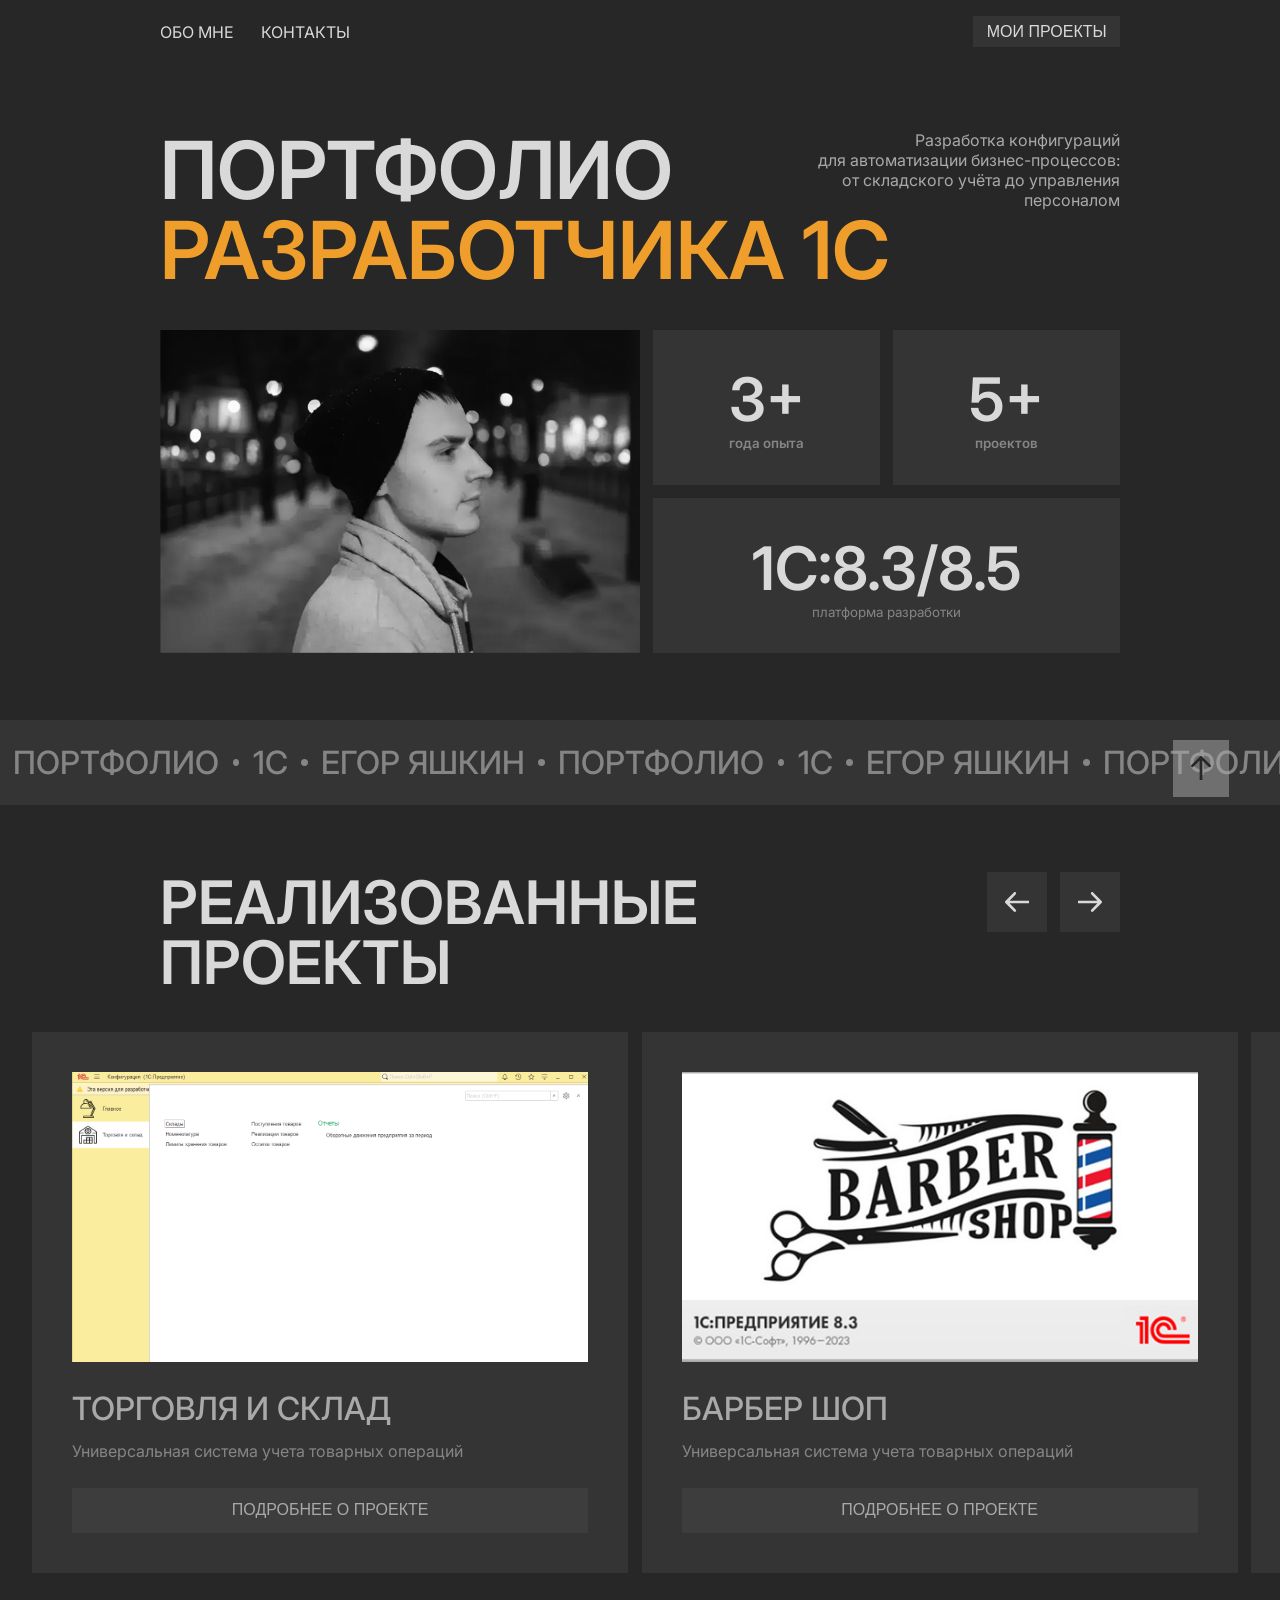
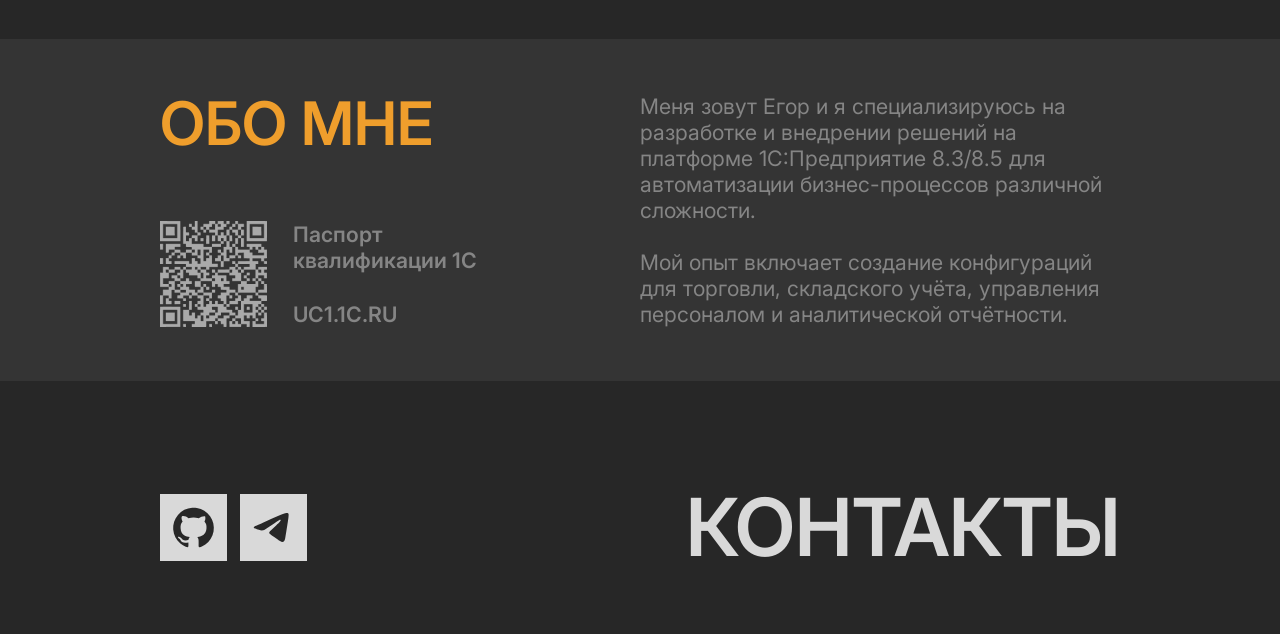
==== commit 21dfb412: "Improved the main code and the scroll bar" ====
--- a/index.html
+++ b/index.html
@@ -70,25 +70,25 @@
                 <h3>ПОРТФОЛИО</h3>
                 <img src="./assets/circle.svg" alt="circle" class="running-dot">
                 <h3>1С</h3>
-                <img src="../assets/circle.svg" alt="circle" class="running-dot">
+                <img src="./assets/circle.svg" alt="circle" class="running-dot">
                 <h3>ЕГОР ЯШКИН</h3>
-                <img src="../assets/circle.svg" alt="circle" class="running-dot">
+                <img src="./assets/circle.svg" alt="circle" class="running-dot">
                 <h3>ПОРТФОЛИО</h3>
-                <img src="../assets/circle.svg" alt="circle" class="running-dot">
+                <img src="./assets/circle.svg" alt="circle" class="running-dot">
                 <h3>1С</h3>
-                <img src="../assets/circle.svg" alt="circle" class="running-dot">
+                <img src="./assets/circle.svg" alt="circle" class="running-dot">
                 <h3>ЕГОР ЯШКИН</h3>
-                <img src="../assets/circle.svg" alt="circle" class="running-dot">
+                <img src="./assets/circle.svg" alt="circle" class="running-dot">
                 <h3>ПОРТФОЛИО</h3>
-                <img src="../assets/circle.svg" alt="circle" class="running-dot">
+                <img src="./assets/circle.svg" alt="circle" class="running-dot">
                 <h3>1С</h3>
-                <img src="../assets/circle.svg" alt="circle" class="running-dot">
+                <img src="./assets/circle.svg" alt="circle" class="running-dot">
                 <h3>ЕГОР ЯШКИН</h3>
-                <img src="../assets/circle.svg" alt="circle" class="running-dot">
+                <img src="./assets/circle.svg" alt="circle" class="running-dot">
             </div>
         </div>
         <button class="btn-go-to-top" onclick="window.scrollTo(0, 0)">
-            <img src=".../assets/Arrow Vertical.svg" alt="arr">
+            <img src="./assets/Arrow Vertical.svg" alt="arr">
         </button>
         <div class="projects">
             <div class="h2_arrows">
@@ -102,8 +102,8 @@
                     </button>
                 </div>
             </div>
-            <div class="cards_projects" id="trigger">
-                <div class="cards_track" id="track">
+            <div class="cards_projects" id="zone-slider">
+                <div class="cards_track grabber" id="grabber">
                     <div class="card_projects">
                         <img src="./assets/pr1.png" alt="pr1">
                         <div class="text_project">
@@ -190,8 +190,7 @@
             <h1>КОНТАКТЫ</h1>
         </div>
     </footer>
-    <script src="scrollBtn.js"></script>
-    <script src="slider.js"></script>
+    <script src="grabber.js"></script>
 </body>
 
 </html>
--- a/style.css
+++ b/style.css
@@ -39,7 +39,6 @@
 }
 
 /* ______________________________________ */
-
 
 
 /* HEADER */
@@ -335,57 +334,51 @@
     background-color: #4A4A4A;
 }
 
+/* ===== PROJECTS SLIDER ===== */
+
 .cards_projects {
     width: 100%;
-    overflow-x: hidden;
+    display: flex;
+    overflow: hidden;
+    position: relative;
+} 
+
+.cards_projects::-webkit-scrollbar {
+    display: none;
 }
 
 .cards_track {
     display: flex;
     gap: 1rem;
-    transform: translateX(12.5%);
-    transition: transform(600ms cubic-bezier(0.4, 0, 0.2, 1));
     will-change: transform;
-    user-select: none;
 }
 
 .card_projects {
-    display: flex;
-    flex-direction: column;
+    flex: 0 0 40%; /* размер карточек */
+    display: flex;
+    flex-direction: column;
+    justify-content: space-between;
     background-color: #343434;
-    justify-content: space-between;
     padding: 3rem;
     gap: 2rem;
-    flex: 0 0 32%;
-}
-
-.card_projects {
+
+    scroll-snap-align: start;
+    transition: transform 0.3s ease;
+}
+
+.card_projects:hover {
+    transform: translateY(-10px);
+}
+
+.card_projects img {
     width: 100%;
+    aspect-ratio: 16 / 9;
     object-fit: cover;
 }
 
-.btn_card {
-    display: flex;
-    align-items: center;
-    justify-content: center;
-    background-color: #3D3D3D;
-    padding: 1rem;
-    width: 100%;
-    border: none;
-    font-size: 1.2rem;
-    font-weight: 500;
-    color: #A9A9A9;
-}
-
-.btn_card:hover {
-    cursor: pointer;
-    background-color: #4A4A4A;
-}
-
 .text_project {
     display: flex;
     flex-direction: column;
-    align-items: flex-start;
     gap: 1rem;
 }
 
@@ -393,6 +386,22 @@
     font-size: 2.4rem;
     font-weight: 500;
     color: #A9A9A9;
+}
+
+.btn_card {
+    display: flex;
+    align-items: center;
+    justify-content: center;
+    background-color: #3D3D3D;
+    padding: 1rem;
+    border: none;
+    font-size: 1.2rem;
+    color: #A9A9A9;
+}
+
+.btn_card:hover {
+    background-color: #4A4A4A;
+    cursor: pointer;
 }
 
 .text_project p {
@@ -603,10 +612,6 @@
         width: 95%;
     }
 
-    .cards_track {
-        transform: translateX(2.5%);
-    }
-
     .about {
         width: 95%;
     }
